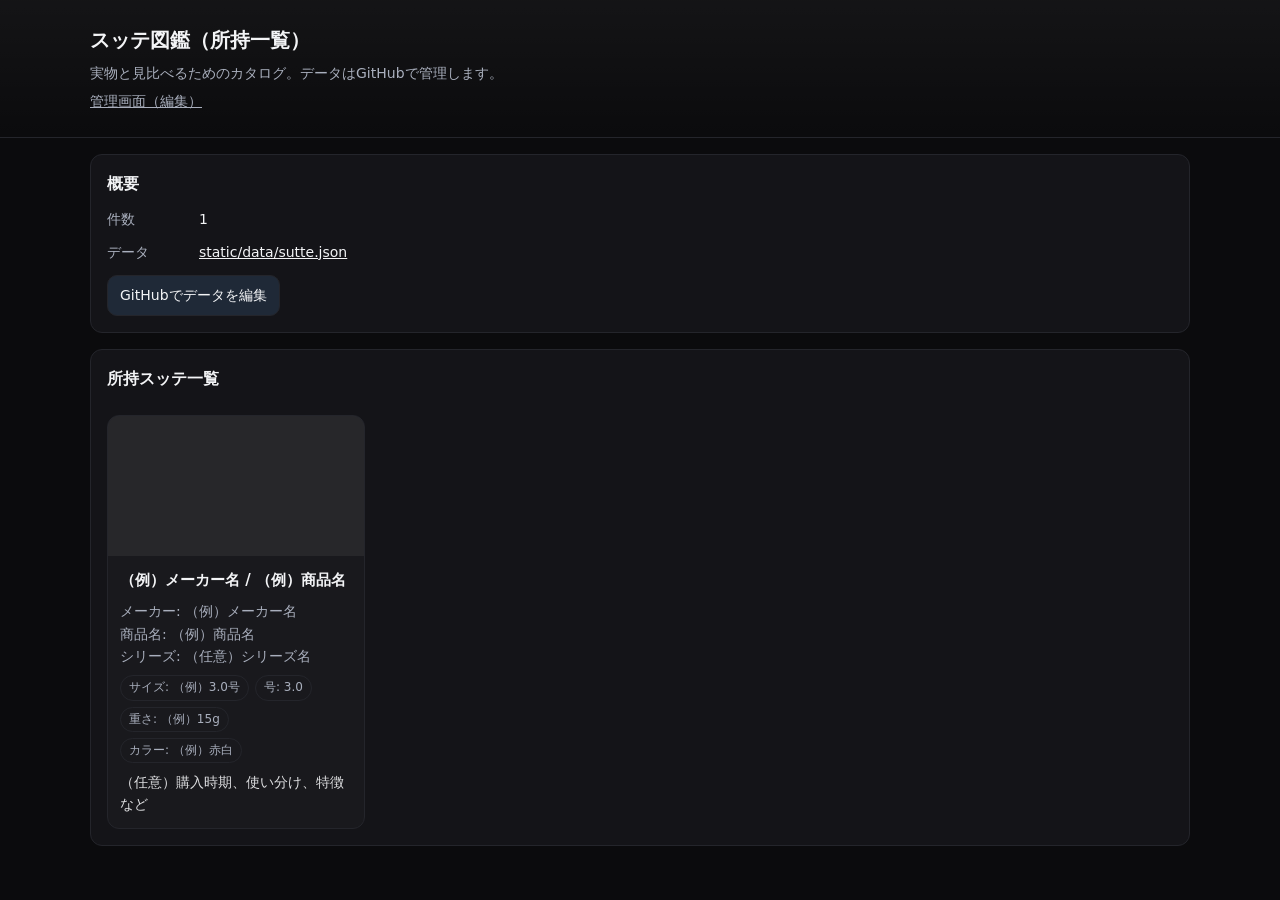
==== index.html @ 15d36ca6 "update" ====
<!DOCTYPE html>
<html lang="ja">

<head>
  <meta charset="UTF-8" />
  <meta http-equiv="X-UA-Compatible" content="IE=edge" />
  <meta name="viewport" content="width=device-width, initial-scale=1.0" />

  <!-- Favicon -->
  <!-- <link rel="icon" type="image/svg+xml" href="./static/img/favicon.svg"> -->

  <title>スッテ図鑑</title>

  <link rel="stylesheet" href="./static/css/style.css" />

</head>

<body>

  <header class="site-header">
    <div class="container">
      <h1 class="site-title">スッテ図鑑（所持一覧）</h1>
      <p class="site-subtitle">実物と見比べるためのカタログ。データはGitHubで管理します。</p>
      <p class="site-subtitle"><a href="./admin/">管理画面（編集）</a></p>
    </div>
  </header>

  <main class="container">
    <section class="panel" aria-labelledby="summary-title">
      <h2 id="summary-title" class="panel-title">概要</h2>
      <dl class="summary">
        <div class="summary-row">
          <dt>件数</dt>
          <dd><span id="sutte-count">-</span></dd>
        </div>
        <div class="summary-row">
          <dt>データ</dt>
          <dd><a id="data-link" href="./static/data/sutte.json">static/data/sutte.json</a></dd>
        </div>
      </dl>
      <div class="actions">
        <a id="github-edit-link" class="button" href="#" rel="noopener" target="_blank">GitHubでデータを編集</a>
      </div>
      <p id="github-edit-hint" class="hint" hidden>
        GitHub編集リンクが未設定です。GitHub上でこのリポジトリのURLを設定してください。
      </p>
    </section>

    <section class="panel" aria-labelledby="list-title">
      <div class="panel-header">
        <h2 id="list-title" class="panel-title">所持スッテ一覧</h2>
      </div>
      <div id="status" class="status" role="status" aria-live="polite"></div>
      <div id="sutte-list" class="grid" aria-label="スッテ一覧"></div>
    </section>
  </main>

  <script type="module" src="./static/js/index.js"></script>

</body>

</html>
---- static/css/style.css ----
:root {
  --bg: #0b0b0d;
  --panel: #141418;
  --text: #f3f4f6;
  --muted: #a9afbd;
  --border: #24252b;
  --button: #1f2937;
}

* {
  box-sizing: border-box;
}

html {
  font-size: 62.5%;
}

body {
  margin: 0;
  font-size: 1.4rem;
  font-family: system-ui, -apple-system, "Segoe UI", Roboto, "Helvetica Neue", Arial, "Hiragino Kaku Gothic ProN",
    "Hiragino Sans", Meiryo, sans-serif;
  background: var(--bg);
  color: var(--text);
  line-height: 1.6;
}

a {
  color: inherit;
}

.container {
  width: min(1100px, calc(100% - 32px));
  margin: 0 auto;
}

.site-header {
  padding: 24px 0;
  border-bottom: 1px solid var(--border);
  background: linear-gradient(180deg, rgba(255, 255, 255, 0.04), rgba(255, 255, 255, 0));
}

.site-title {
  font-size: 2.0rem;
  margin: 0;
}

.site-subtitle {
  margin: 6px 0 0;
  color: var(--muted);
}

.panel {
  background: var(--panel);
  border: 1px solid var(--border);
  border-radius: 12px;
  padding: 16px;
  margin: 16px 0;
}

.panel-header {
  display: flex;
  align-items: baseline;
  justify-content: space-between;
  gap: 12px;
}

.panel-title {
  font-size: 1.6rem;
  margin: 0 0 12px;
}

.summary {
  display: grid;
  grid-template-columns: 1fr;
  gap: 10px;
  margin: 0;
}

.summary-row {
  display: grid;
  grid-template-columns: 80px 1fr;
  gap: 12px;
}

.summary dt {
  color: var(--muted);
}

.summary dd {
  margin: 0;
}

.actions {
  margin-top: 12px;
  display: flex;
  gap: 10px;
  flex-wrap: wrap;
}

.button {
  display: inline-flex;
  align-items: center;
  justify-content: center;
  border: 1px solid var(--border);
  background: var(--button);
  padding: 8px 12px;
  border-radius: 10px;
  text-decoration: none;
  color: var(--text);
}

.hint {
  margin: 10px 0 0;
  color: var(--muted);
}

.status {
  margin: 0 0 12px;
  color: var(--muted);
}

.grid {
  display: grid;
  grid-template-columns: repeat(auto-fill, minmax(220px, 1fr));
  gap: 12px;
}

.card {
  border: 1px solid var(--border);
  border-radius: 12px;
  overflow: hidden;
  background: rgba(255, 255, 255, 0.02);
  display: grid;
  grid-template-rows: 140px 1fr;
}

.thumb {
  width: 100%;
  height: 140px;
  object-fit: cover;
  background: rgba(255, 255, 255, 0.06);
}

.card-body {
  padding: 12px;
  display: grid;
  gap: 8px;
}

.name {
  font-size: 1.5rem;
  margin: 0;
}

.meta {
  margin: 0;
  color: var(--muted);
  display: grid;
  gap: 2px;
}

.tags {
  display: flex;
  flex-wrap: wrap;
  gap: 6px;
}

.tag {
  border: 1px solid var(--border);
  color: var(--muted);
  padding: 2px 8px;
  border-radius: 999px;
  font-size: 1.2rem;
}

.note {
  margin: 0;
  color: var(--text);
  opacity: 0.9;
}

@media (max-width: 420px) {
  .summary-row {
    grid-template-columns: 1fr;
    gap: 2px;
  }
}
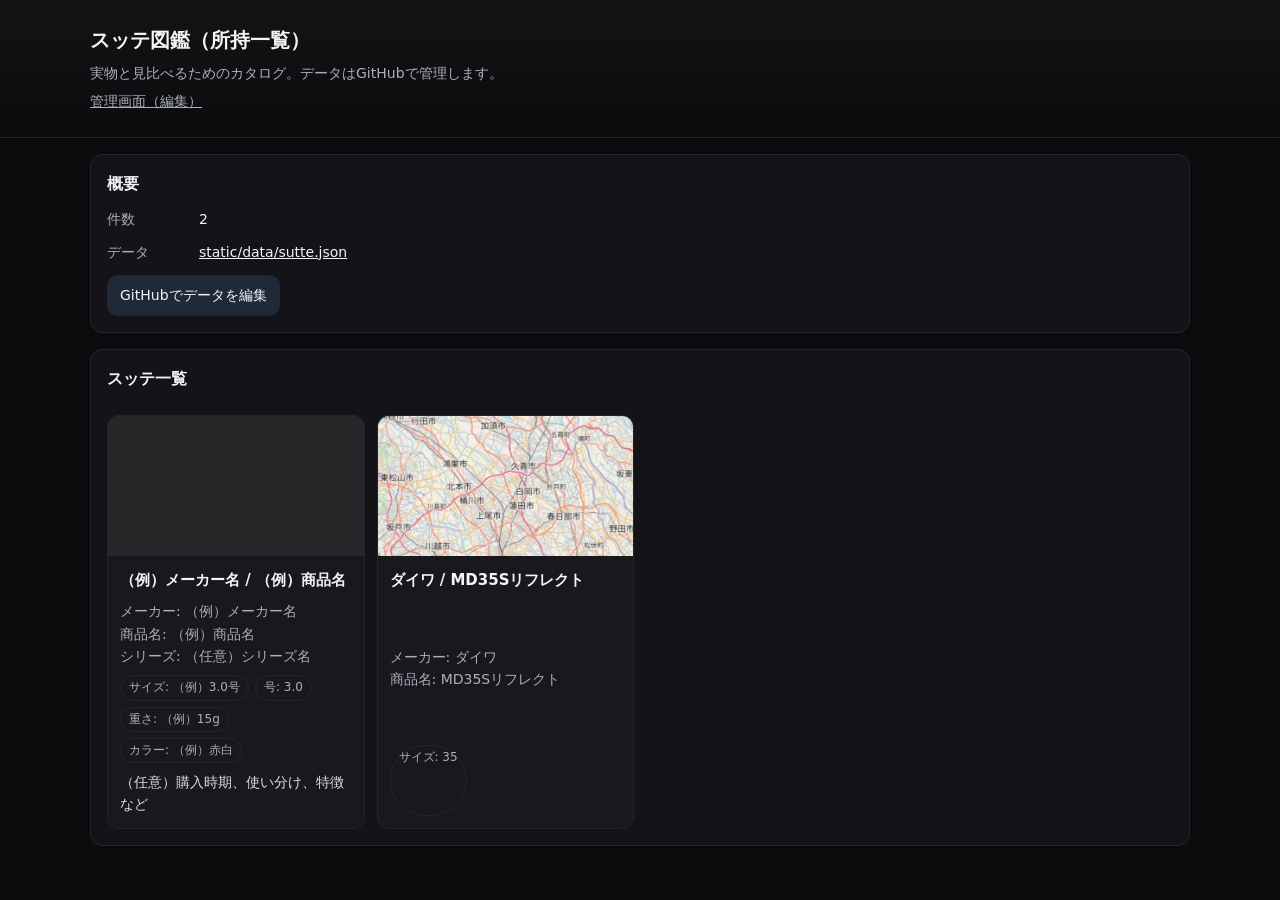
==== commit 25d9cc41: "update" ====
--- a/index.html
+++ b/index.html
@@ -48,7 +48,7 @@
 
     <section class="panel" aria-labelledby="list-title">
       <div class="panel-header">
-        <h2 id="list-title" class="panel-title">所持スッテ一覧</h2>
+        <h2 id="list-title" class="panel-title">スッテ一覧</h2>
       </div>
       <div id="status" class="status" role="status" aria-live="polite"></div>
       <div id="sutte-list" class="grid" aria-label="スッテ一覧"></div>
--- a/static/css/style.css
+++ b/static/css/style.css
@@ -135,6 +135,10 @@
   grid-template-rows: 140px 1fr;
 }
 
+.thumb-link {
+  display: block;
+}
+
 .thumb {
   width: 100%;
   height: 140px;
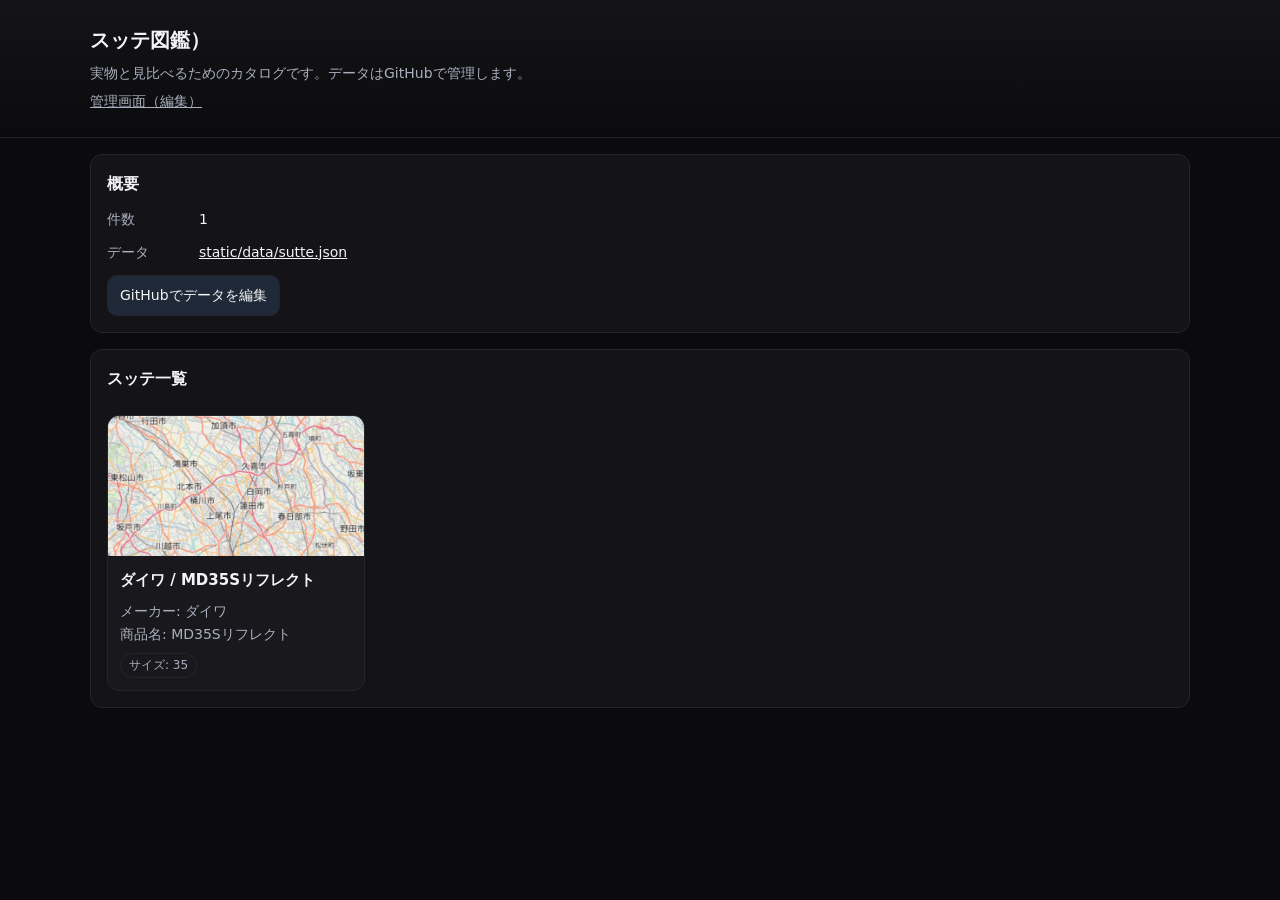
==== commit 5a85d5aa: "update" ====
--- a/index.html
+++ b/index.html
@@ -7,7 +7,7 @@
   <meta name="viewport" content="width=device-width, initial-scale=1.0" />
 
   <!-- Favicon -->
-  <!-- <link rel="icon" type="image/svg+xml" href="./static/img/favicon.svg"> -->
+  <link rel="icon" type="image/svg+xml" href="./static/img/favicon.svg" />
 
   <title>スッテ図鑑</title>
 
@@ -19,8 +19,8 @@
 
   <header class="site-header">
     <div class="container">
-      <h1 class="site-title">スッテ図鑑（所持一覧）</h1>
-      <p class="site-subtitle">実物と見比べるためのカタログ。データはGitHubで管理します。</p>
+      <h1 class="site-title">スッテ図鑑）</h1>
+      <p class="site-subtitle">実物と見比べるためのカタログです。データはGitHubで管理します。</p>
       <p class="site-subtitle"><a href="./admin/">管理画面（編集）</a></p>
     </div>
   </header>
--- a/static/css/style.css
+++ b/static/css/style.css
@@ -135,8 +135,12 @@
   grid-template-rows: 140px 1fr;
 }
 
-.thumb-link {
+.thumb-button {
   display: block;
+  padding: 0;
+  border: 0;
+  background: transparent;
+  cursor: zoom-in;
 }
 
 .thumb {
@@ -146,6 +150,43 @@
   background: rgba(255, 255, 255, 0.06);
 }
 
+.image-dialog {
+  padding: 0;
+  border: 1px solid var(--border);
+  background: var(--panel);
+  color: var(--text);
+  max-width: min(92vw, 1100px);
+}
+
+.image-dialog::backdrop {
+  background: transparent;
+}
+
+.image-dialog-form {
+  margin: 0;
+  padding: 10px;
+  display: grid;
+  gap: 10px;
+}
+
+.image-dialog-close {
+  justify-self: end;
+  border: 1px solid var(--border);
+  background: var(--button);
+  color: var(--text);
+  border-radius: 10px;
+  padding: 6px 10px;
+  cursor: pointer;
+}
+
+.image-dialog-img {
+  width: 100%;
+  height: auto;
+  max-height: 80vh;
+  object-fit: contain;
+  background: rgba(255, 255, 255, 0.06);
+}
+
 .card-body {
   padding: 12px;
   display: grid;
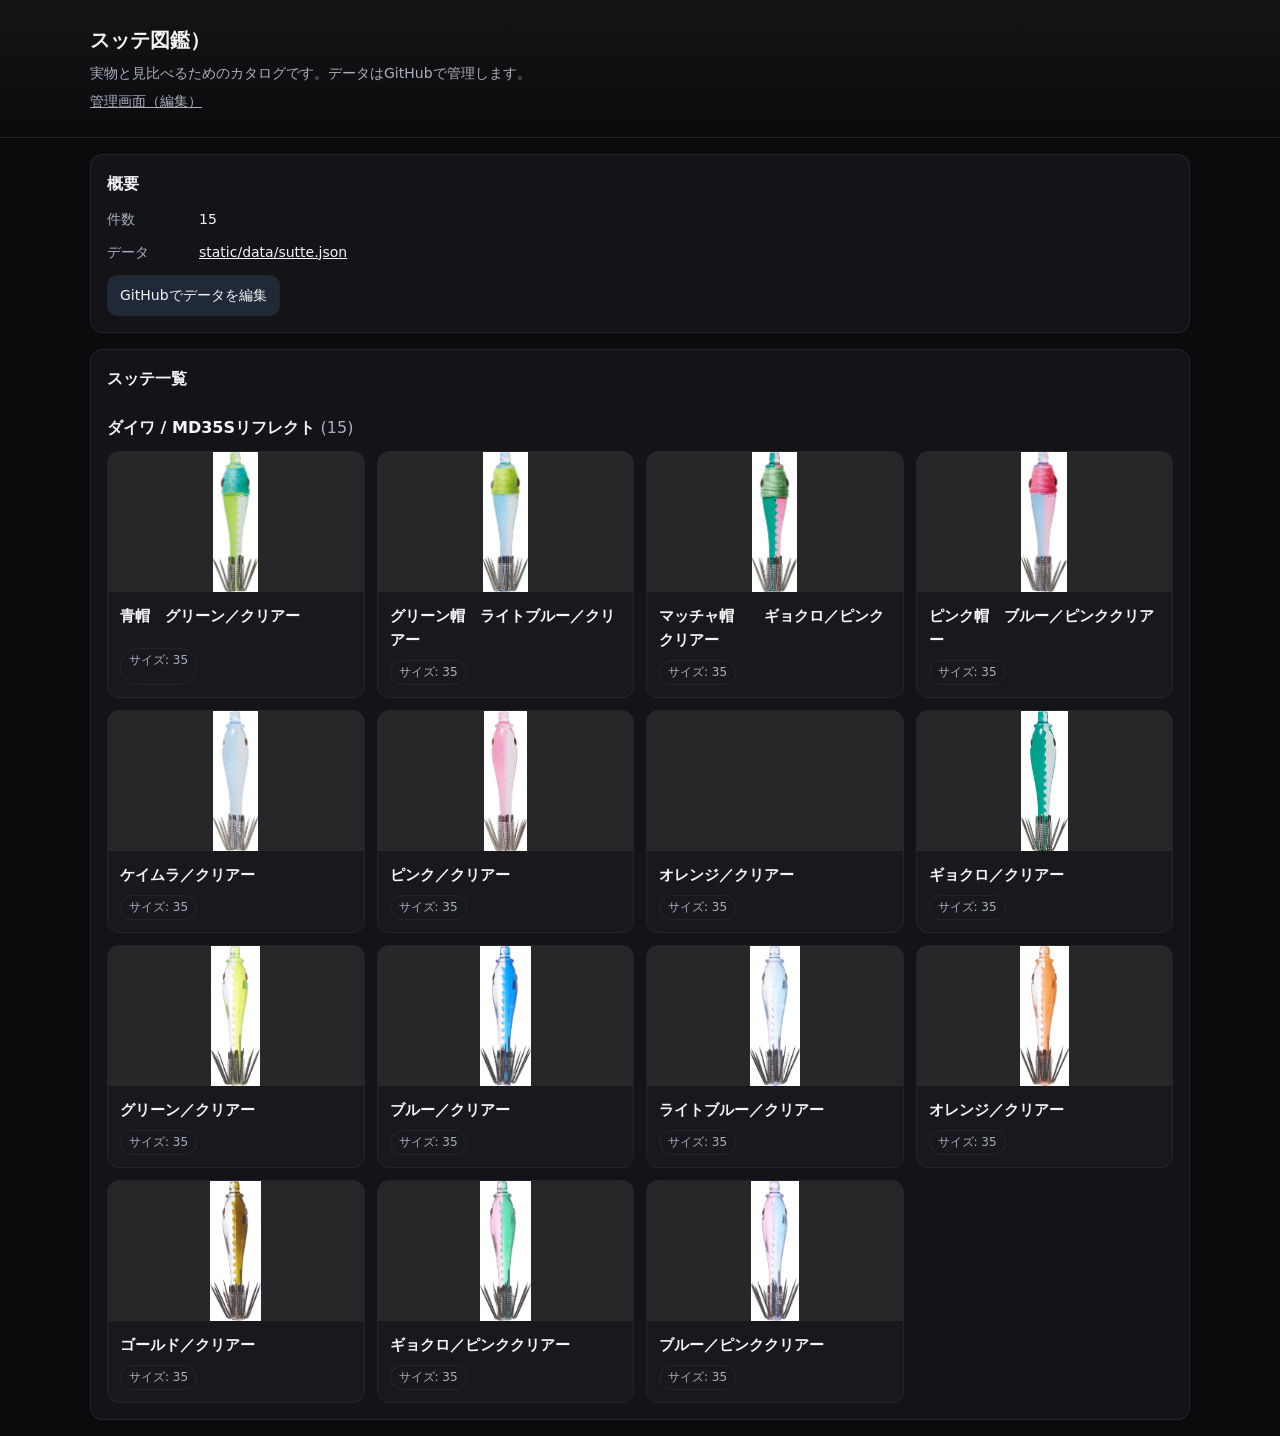
==== commit 44dd53fb: "update" ====
--- a/index.html
+++ b/index.html
@@ -51,7 +51,7 @@
         <h2 id="list-title" class="panel-title">スッテ一覧</h2>
       </div>
       <div id="status" class="status" role="status" aria-live="polite"></div>
-      <div id="sutte-list" class="grid" aria-label="スッテ一覧"></div>
+      <div id="sutte-list" class="groups" aria-label="スッテ一覧"></div>
     </section>
   </main>
 
--- a/static/css/style.css
+++ b/static/css/style.css
@@ -120,6 +120,26 @@
   color: var(--muted);
 }
 
+.groups {
+  display: grid;
+  gap: 16px;
+}
+
+.group {
+  display: grid;
+  gap: 10px;
+}
+
+.group-title {
+  margin: 0;
+  font-size: 1.6rem;
+}
+
+.group-count {
+  color: var(--muted);
+  font-weight: 400;
+}
+
 .grid {
   display: grid;
   grid-template-columns: repeat(auto-fill, minmax(220px, 1fr));
@@ -146,7 +166,7 @@
 .thumb {
   width: 100%;
   height: 140px;
-  object-fit: cover;
+  object-fit: contain;
   background: rgba(255, 255, 255, 0.06);
 }
 
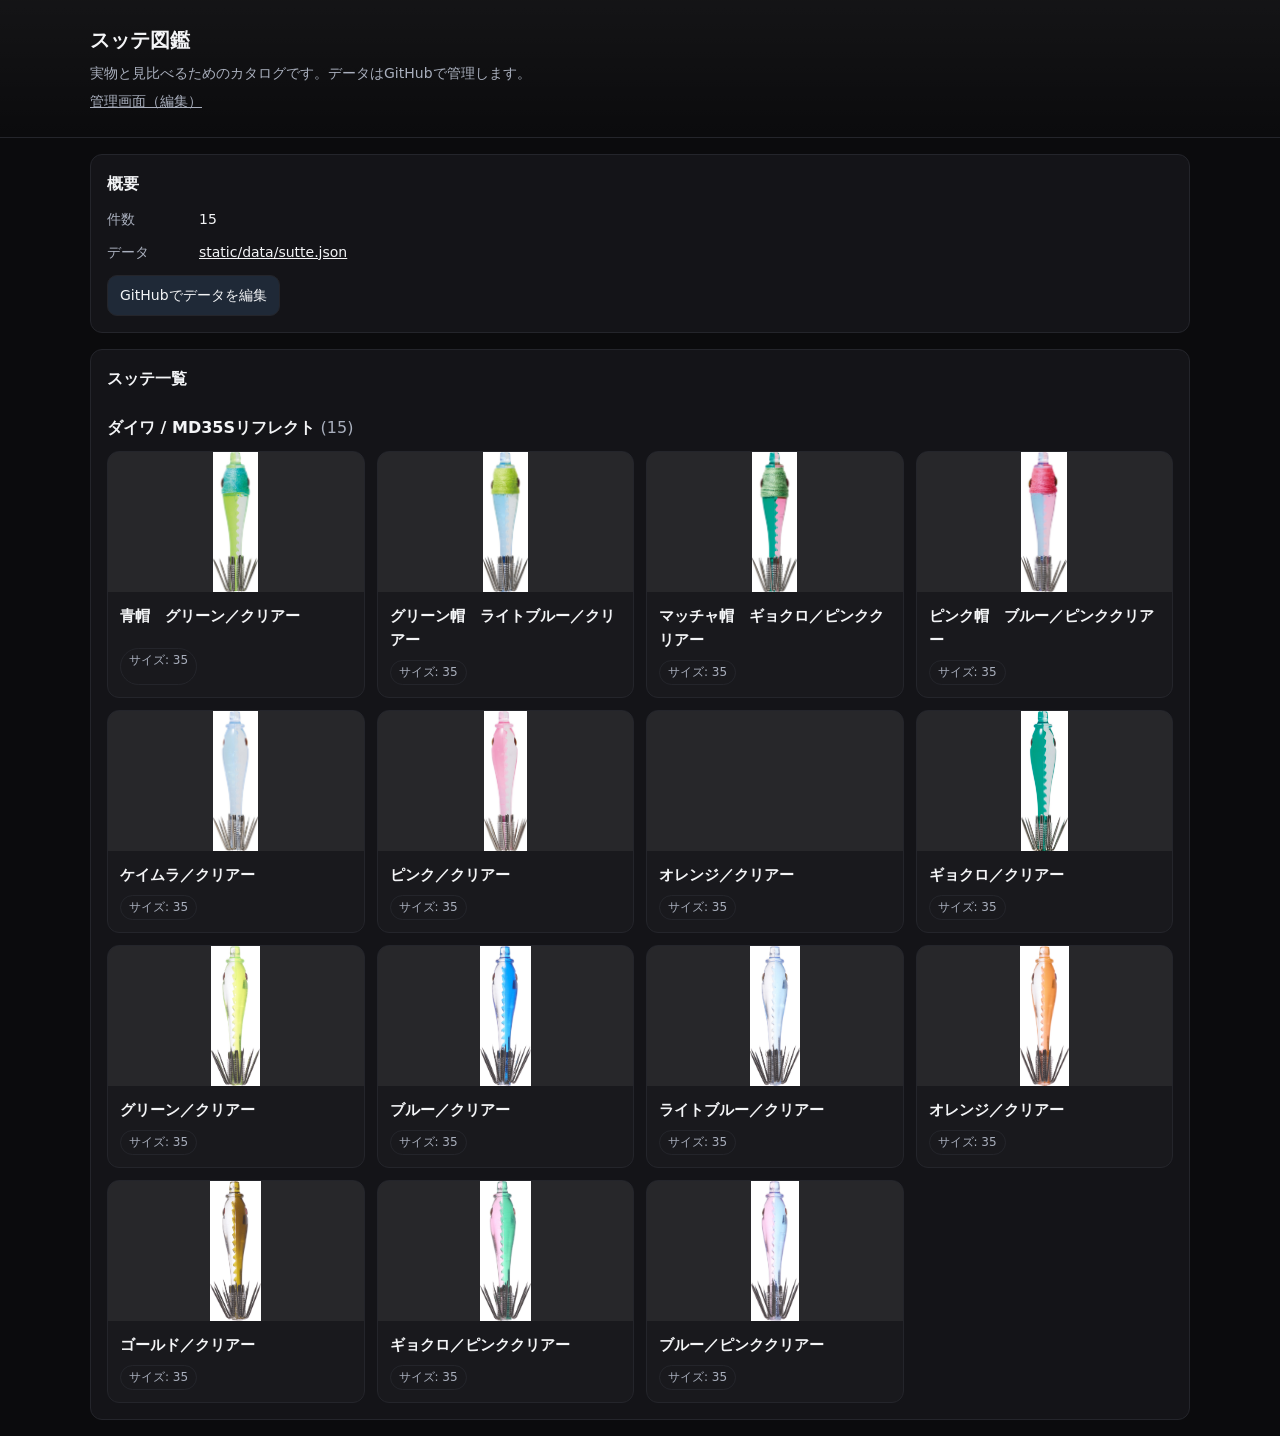
==== commit 27349852: "update" ====
--- a/index.html
+++ b/index.html
@@ -19,7 +19,7 @@
 
   <header class="site-header">
     <div class="container">
-      <h1 class="site-title">スッテ図鑑）</h1>
+      <h1 class="site-title">スッテ図鑑</h1>
       <p class="site-subtitle">実物と見比べるためのカタログです。データはGitHubで管理します。</p>
       <p class="site-subtitle"><a href="./admin/">管理画面（編集）</a></p>
     </div>
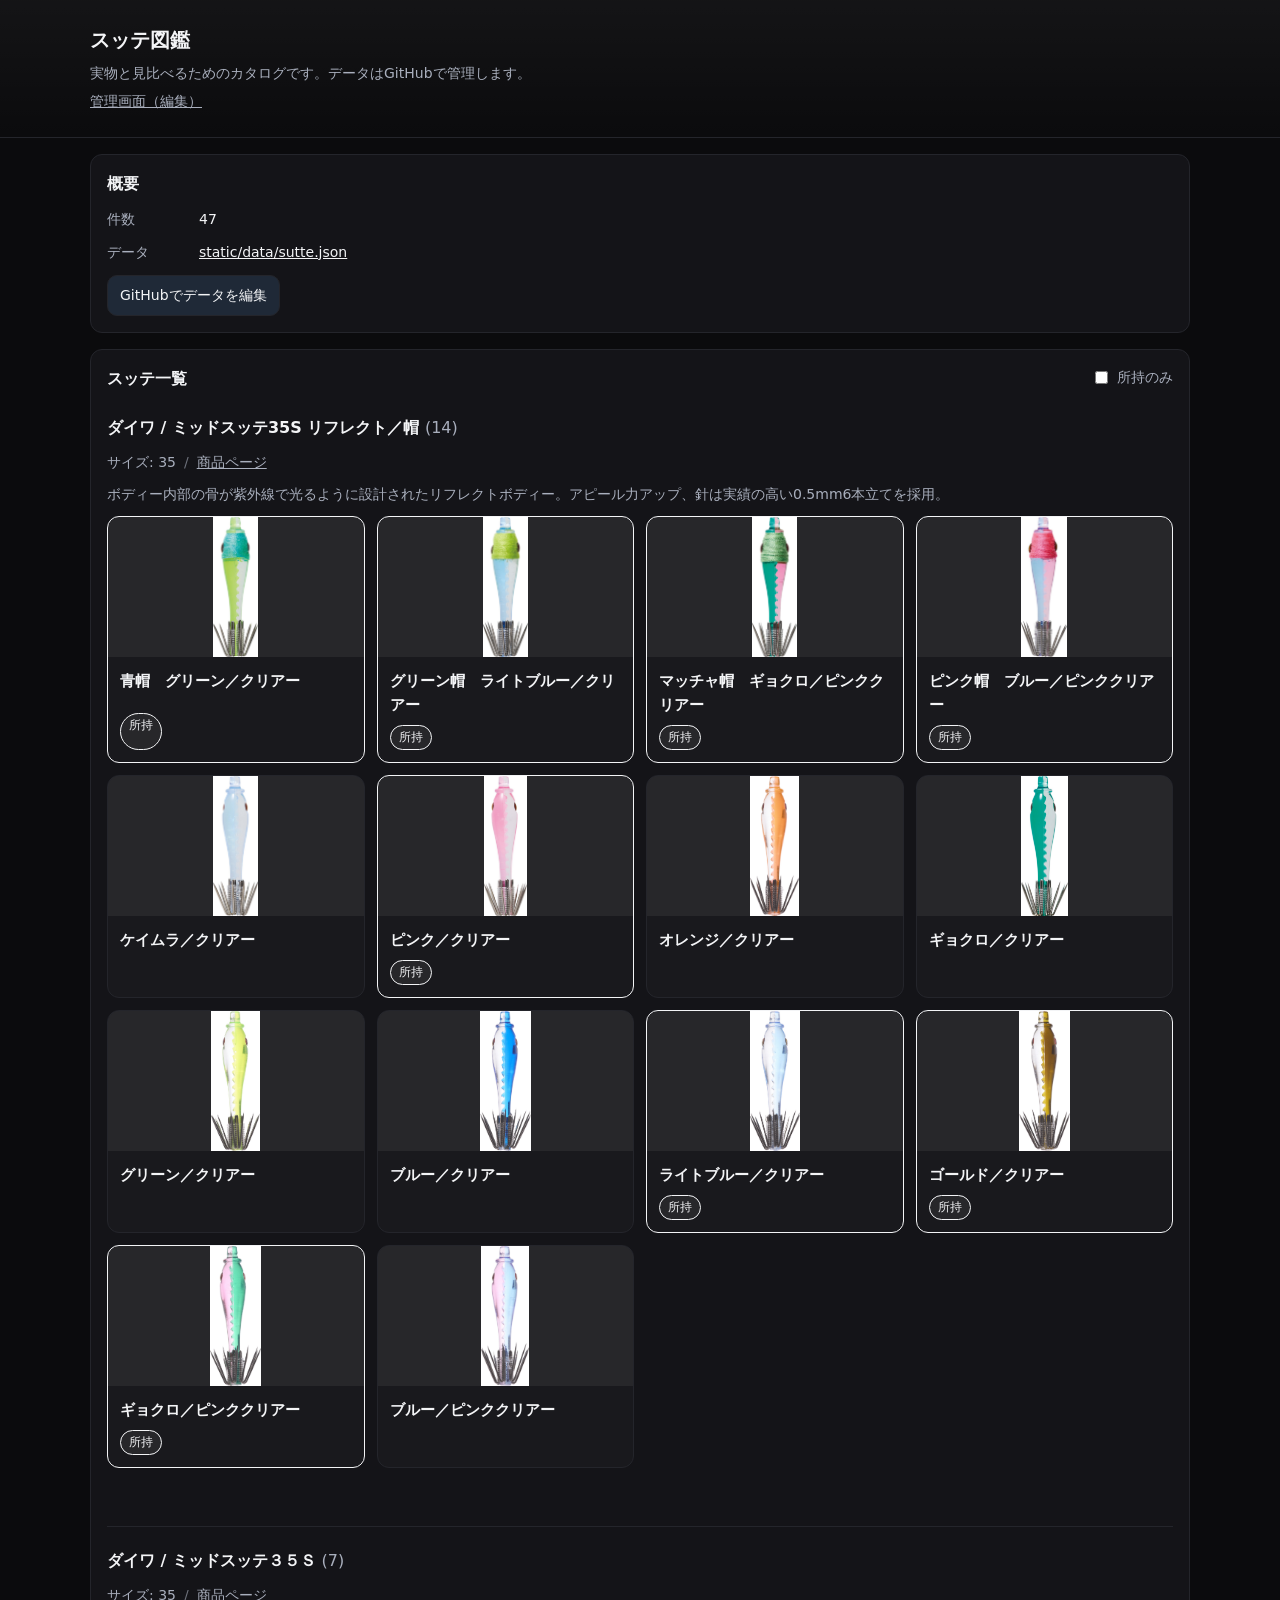
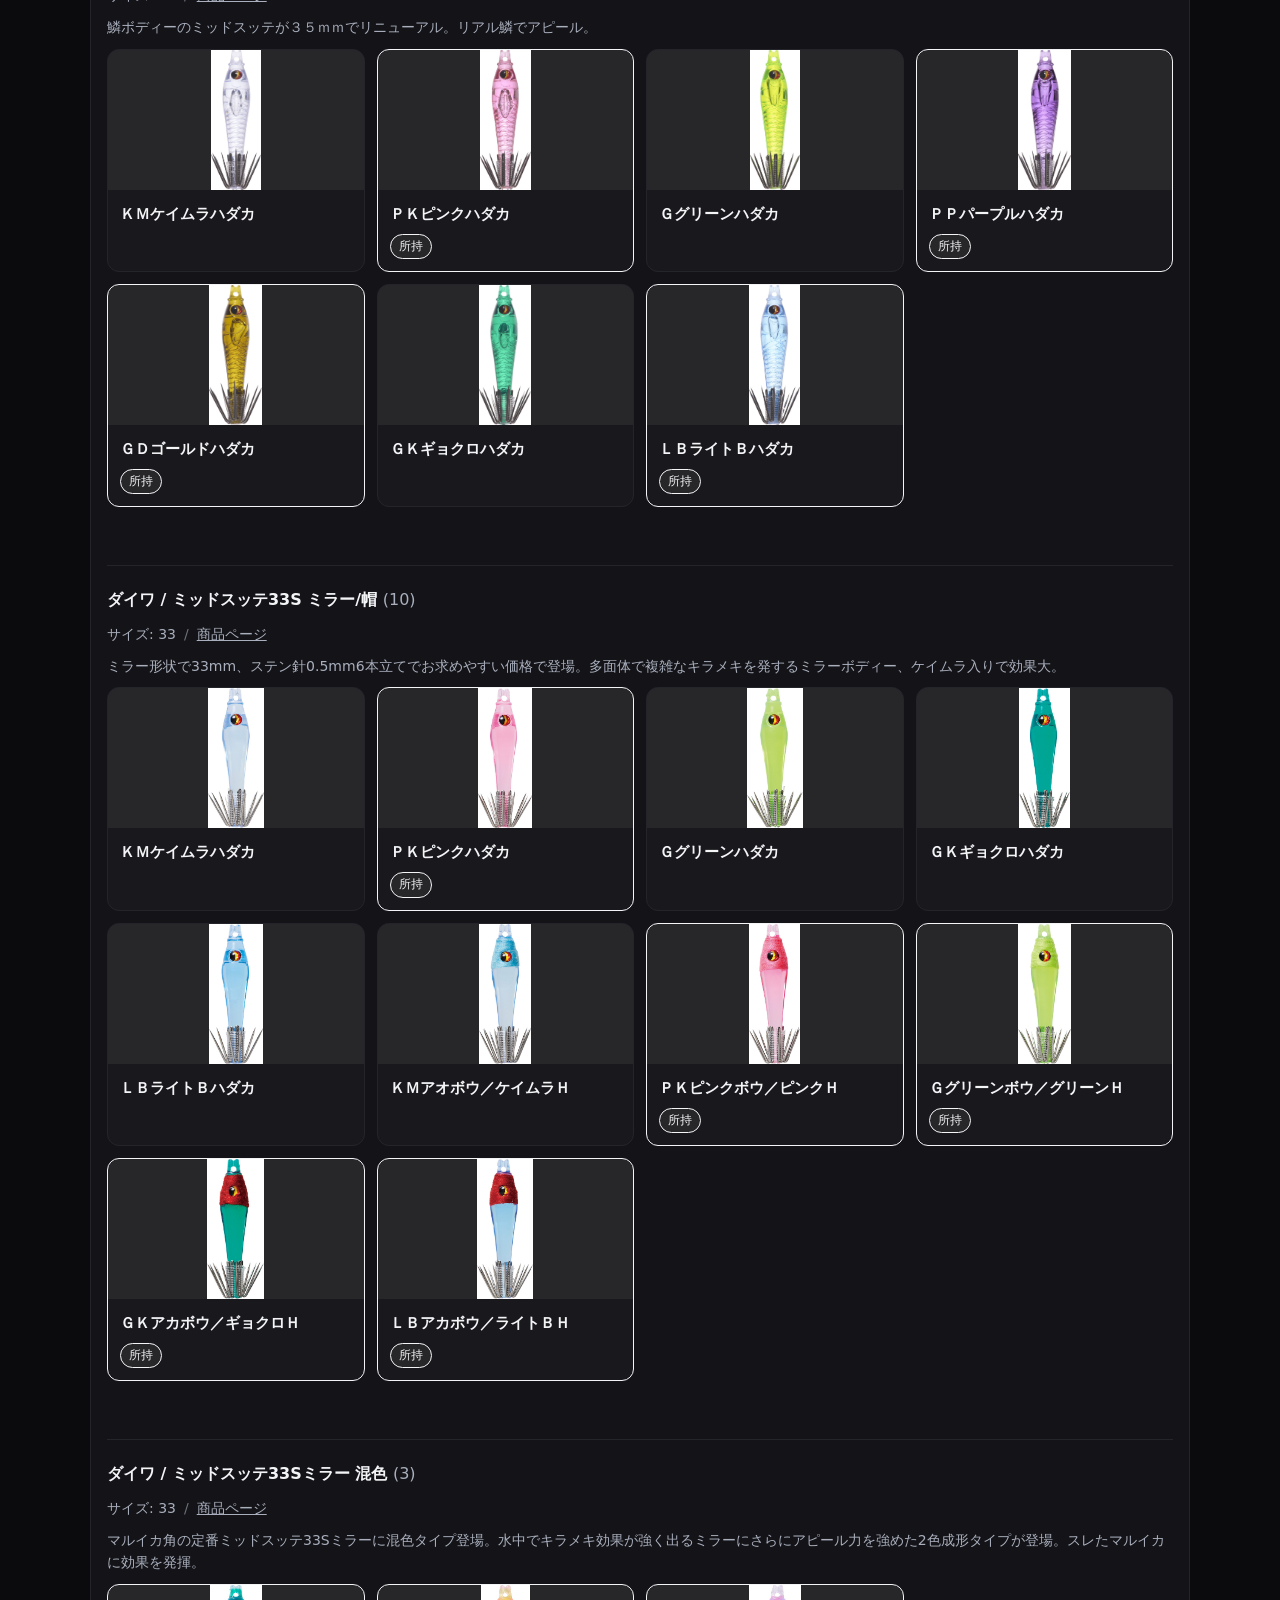
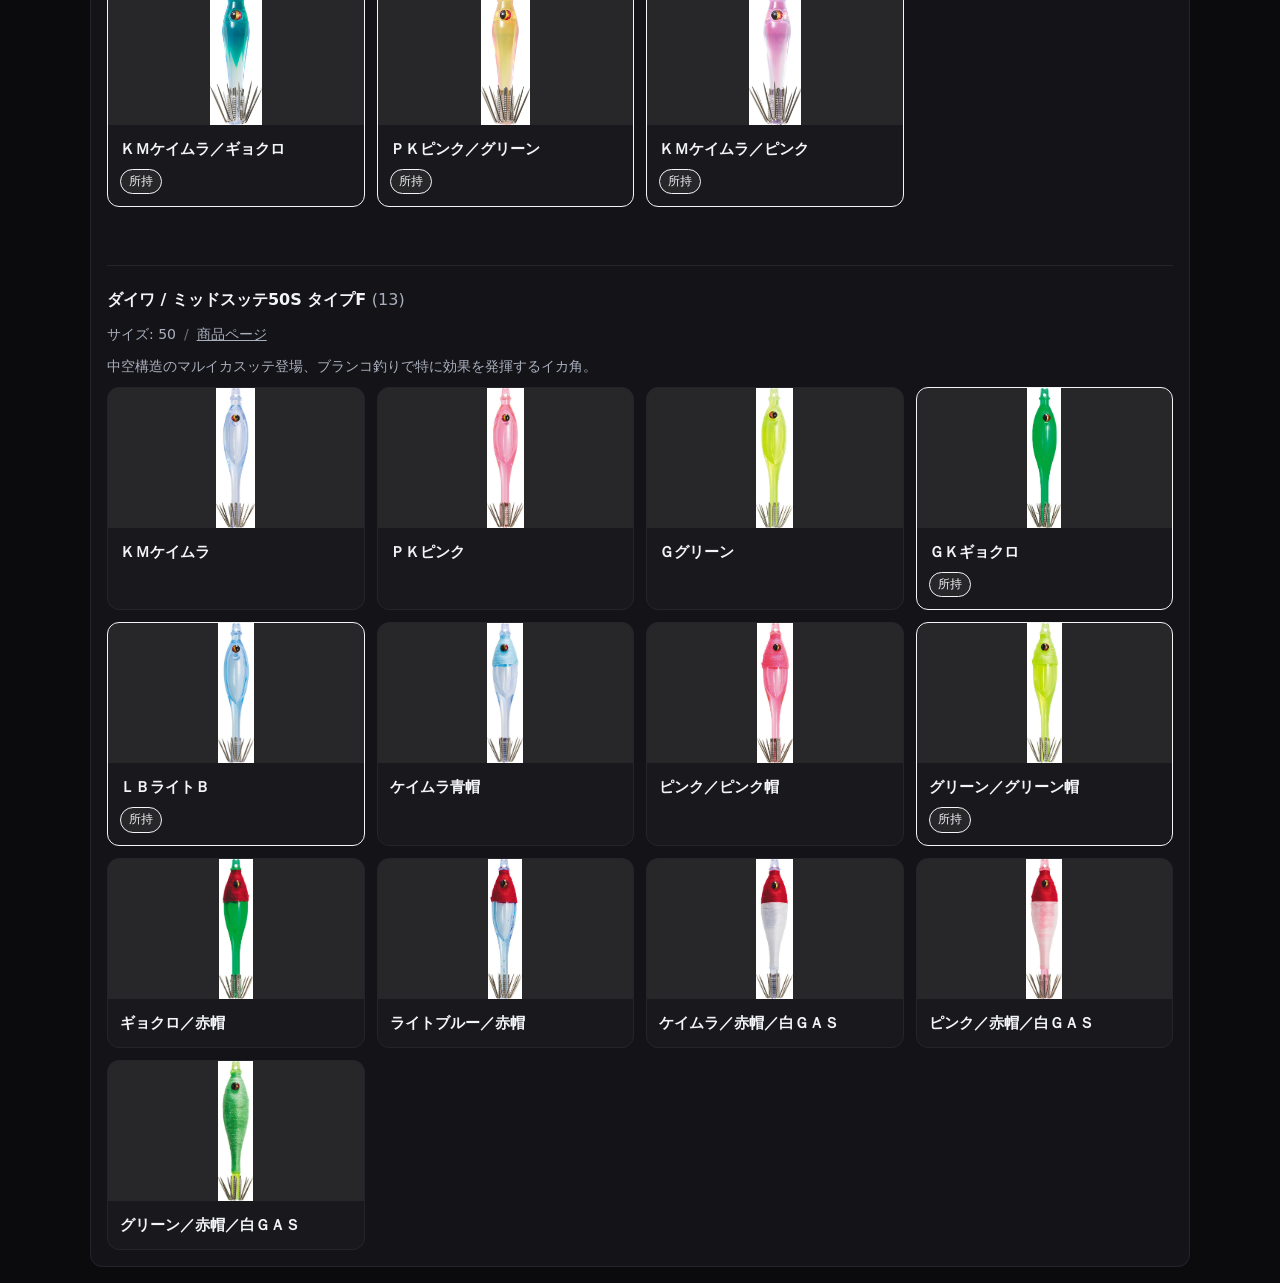
==== commit f5390148: "update" ====
--- a/index.html
+++ b/index.html
@@ -49,6 +49,12 @@
     <section class="panel" aria-labelledby="list-title">
       <div class="panel-header">
         <h2 id="list-title" class="panel-title">スッテ一覧</h2>
+        <div class="filters" aria-label="表示フィルター">
+          <label class="filter-toggle" for="filter-owned">
+            <input id="filter-owned" type="checkbox" />
+            所持のみ
+          </label>
+        </div>
       </div>
       <div id="status" class="status" role="status" aria-live="polite"></div>
       <div id="sutte-list" class="groups" aria-label="スッテ一覧"></div>
--- a/static/css/style.css
+++ b/static/css/style.css
@@ -65,6 +65,24 @@
   gap: 12px;
 }
 
+.filters {
+  display: flex;
+  align-items: center;
+  gap: 10px;
+}
+
+.filter-toggle {
+  display: inline-flex;
+  align-items: center;
+  gap: 6px;
+  color: var(--muted);
+  user-select: none;
+}
+
+.filter-toggle input {
+  accent-color: var(--text);
+}
+
 .panel-title {
   font-size: 1.6rem;
   margin: 0 0 12px;
@@ -122,7 +140,21 @@
 
 .groups {
   display: grid;
-  gap: 16px;
+  gap: 36px;
+}
+
+.groups > .group + .group {
+  position: relative;
+  padding-top: 44px;
+}
+
+.groups > .group + .group::before {
+  content: "";
+  position: absolute;
+  left: 0;
+  right: 0;
+  top: 22px;
+  border-top: 1px solid var(--border);
 }
 
 .group {
@@ -133,6 +165,28 @@
 .group-title {
   margin: 0;
   font-size: 1.6rem;
+}
+
+.group-desc {
+  margin: 0;
+  color: var(--muted);
+}
+
+.group-meta {
+  margin: 0;
+  color: var(--muted);
+  display: flex;
+  flex-wrap: wrap;
+  gap: 8px;
+  align-items: baseline;
+}
+
+.group-meta-sep {
+  opacity: 0.6;
+}
+
+.group-link {
+  text-decoration: underline;
 }
 
 .group-count {
@@ -153,6 +207,14 @@
   background: rgba(255, 255, 255, 0.02);
   display: grid;
   grid-template-rows: 140px 1fr;
+}
+
+.card[data-owned="true"] {
+  border-color: var(--text);
+}
+
+.card[data-owned="true"] .name {
+  font-weight: 700;
 }
 
 .thumb-button {
@@ -239,6 +301,12 @@
   font-size: 1.2rem;
 }
 
+.tag-owned {
+  border-color: var(--text);
+  color: var(--text);
+  background: rgba(255, 255, 255, 0.06);
+}
+
 .note {
   margin: 0;
   color: var(--text);
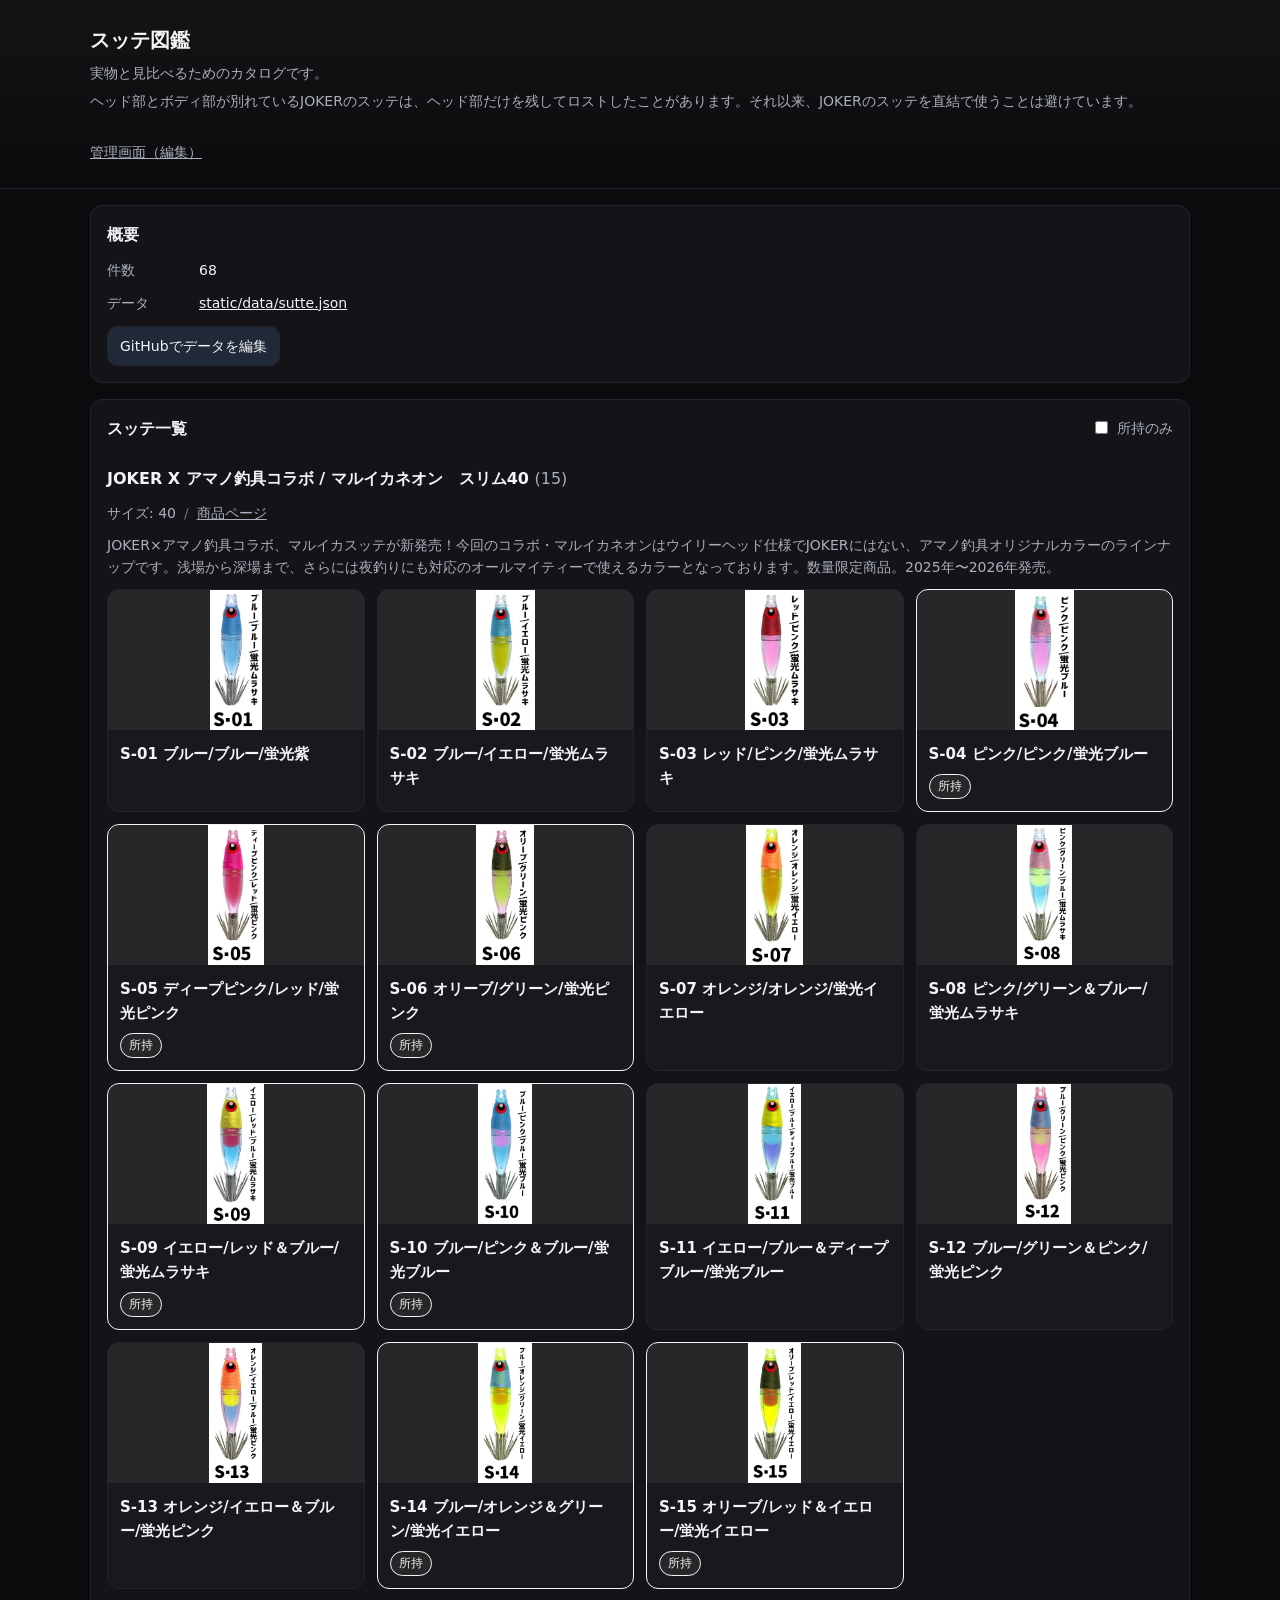
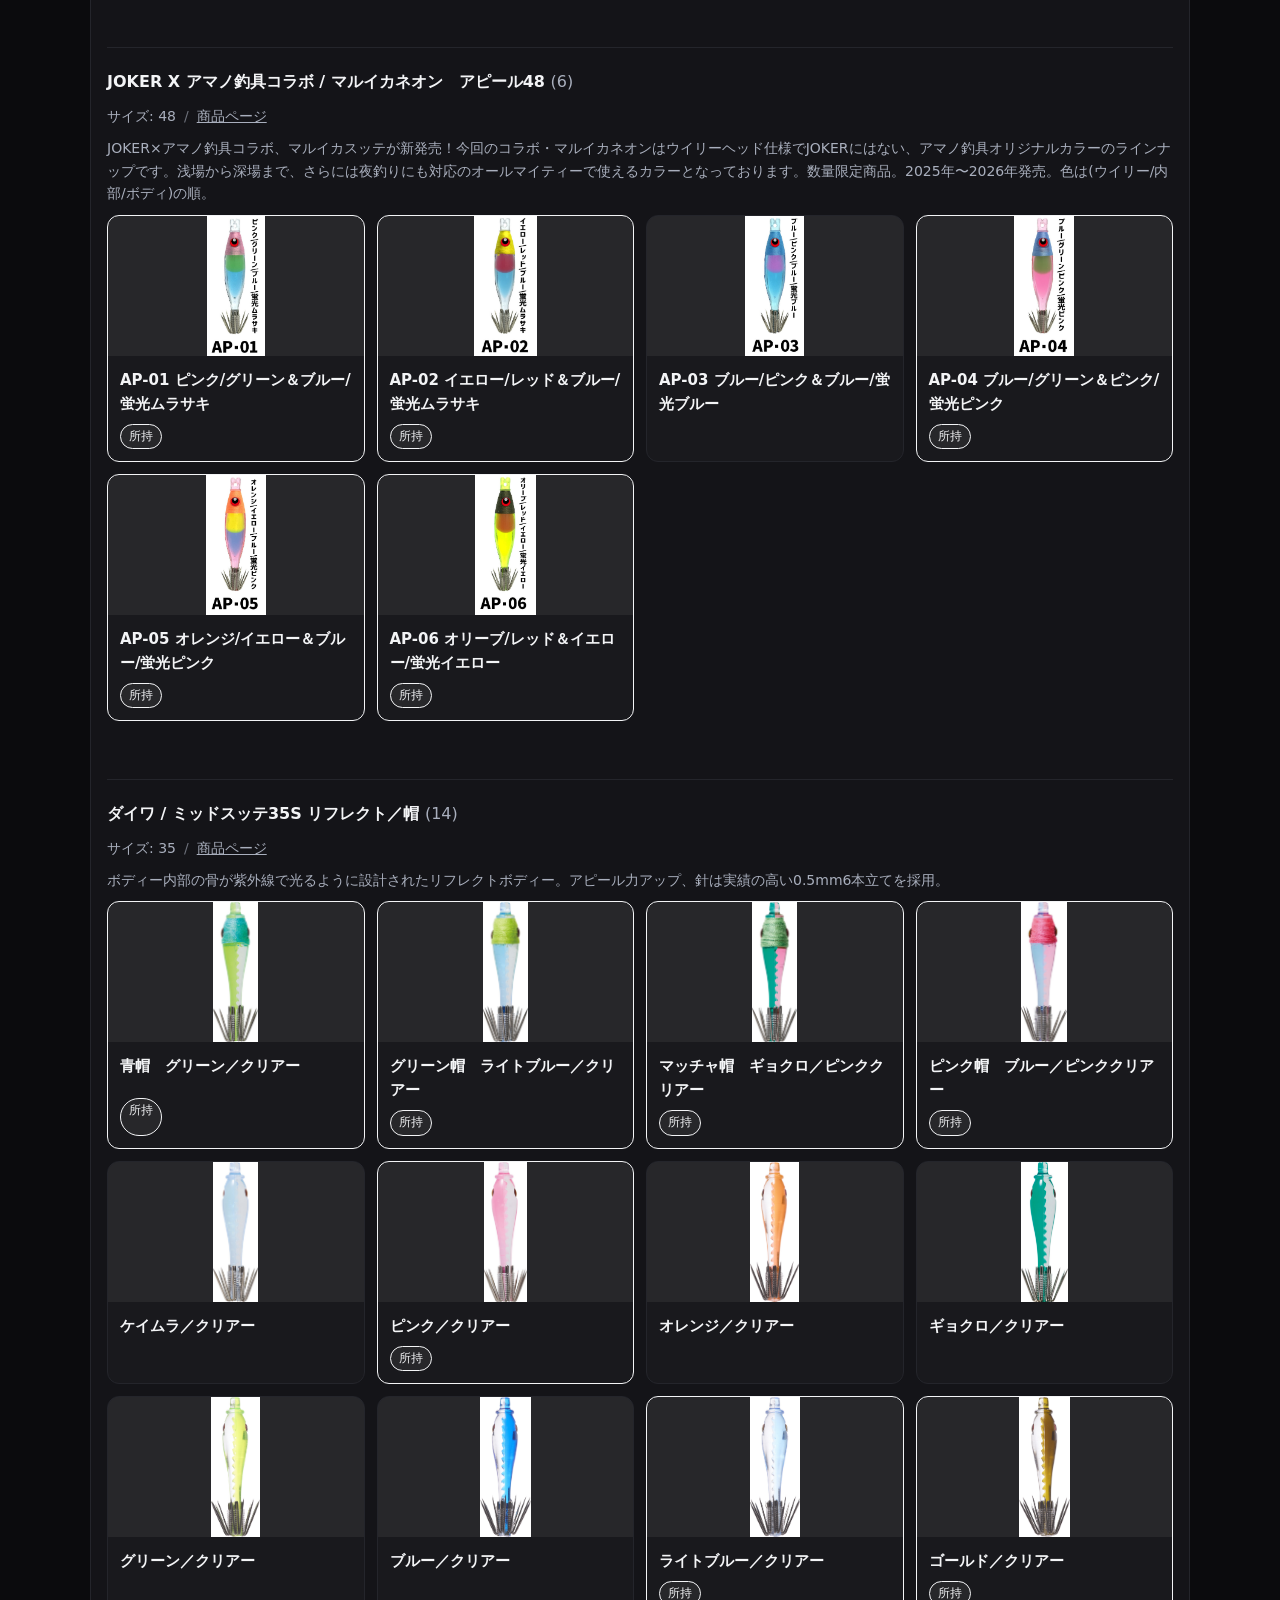
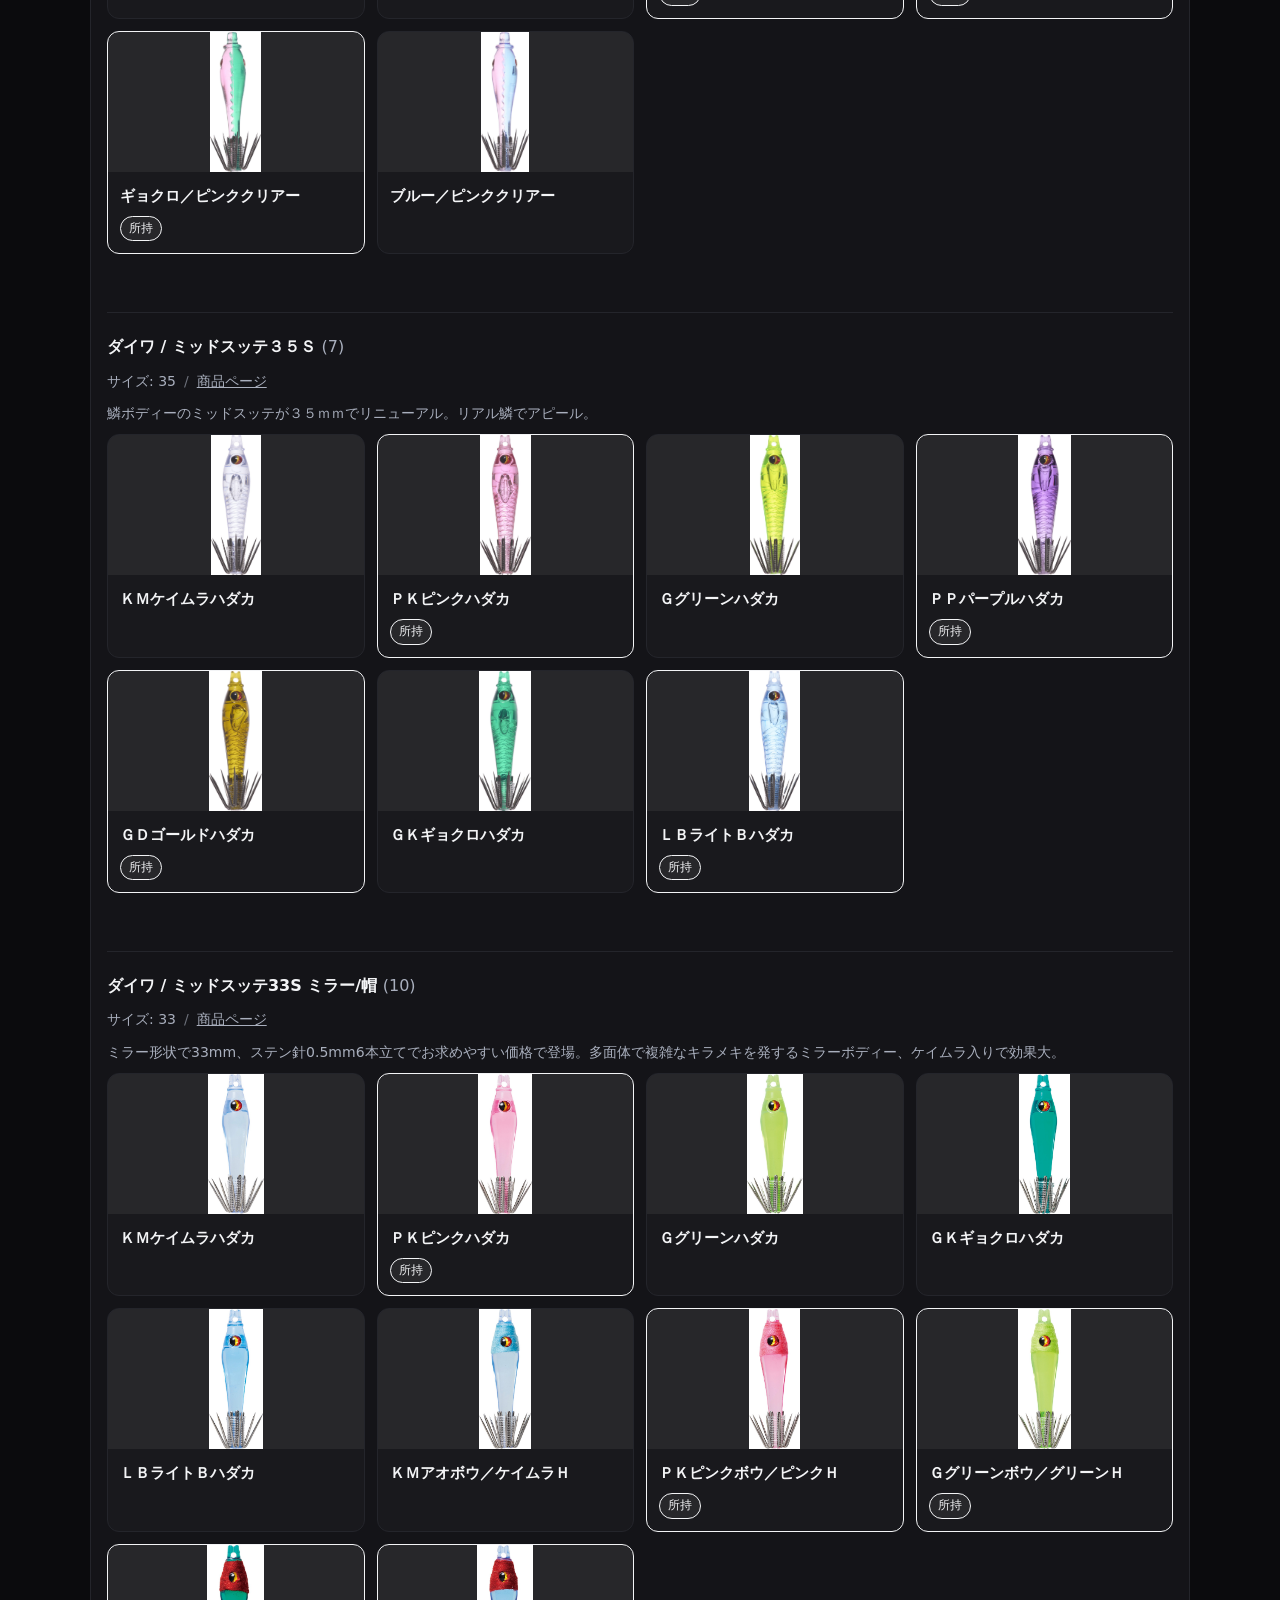
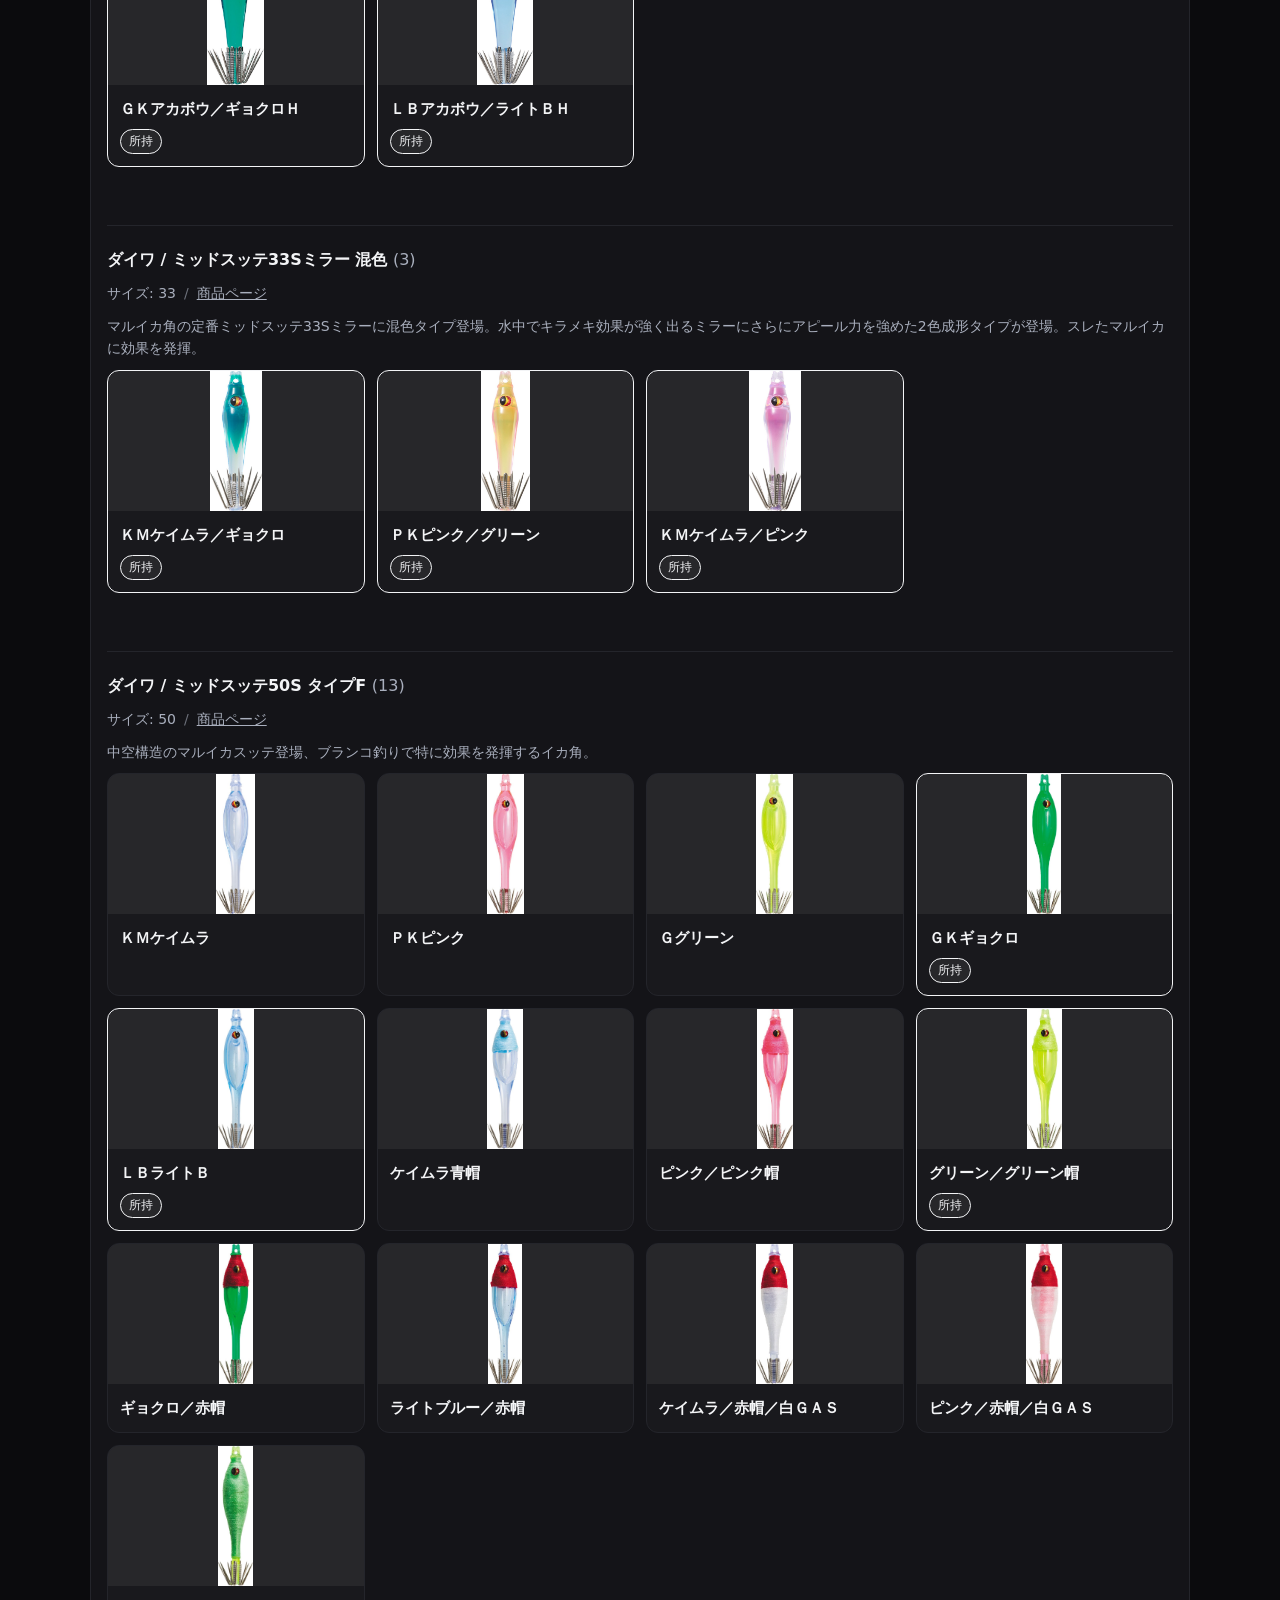
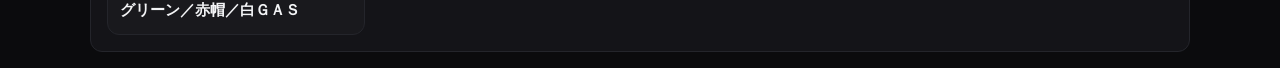
==== commit 571943ac: "update" ====
--- a/index.html
+++ b/index.html
@@ -20,7 +20,9 @@
   <header class="site-header">
     <div class="container">
       <h1 class="site-title">スッテ図鑑</h1>
-      <p class="site-subtitle">実物と見比べるためのカタログです。データはGitHubで管理します。</p>
+      <p class="site-subtitle">実物と見比べるためのカタログです。</p>
+      <p class="site-subtitle">ヘッド部とボディ部が別れているJOKERのスッテは、ヘッド部だけを残してロストしたことがあります。それ以来、JOKERのスッテを直結で使うことは避けています。</p>
+      <br>
       <p class="site-subtitle"><a href="./admin/">管理画面（編集）</a></p>
     </div>
   </header>
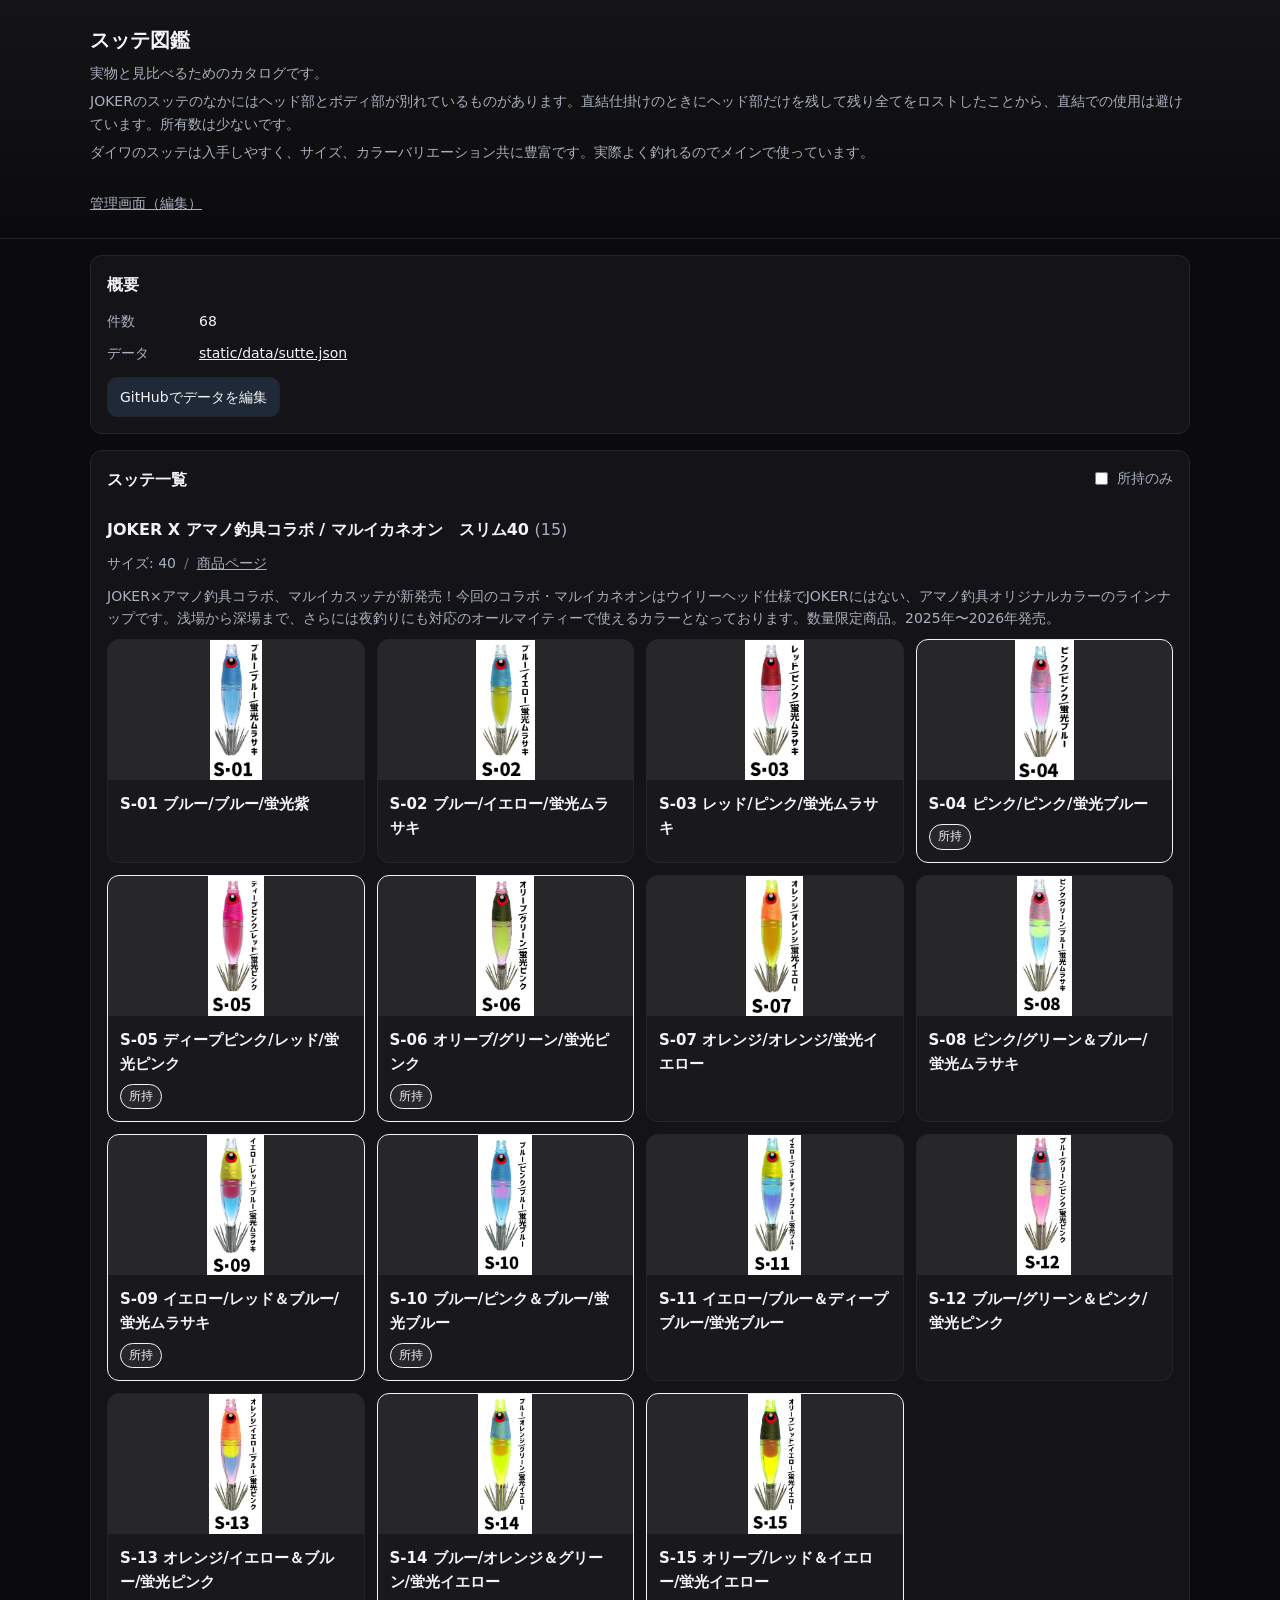
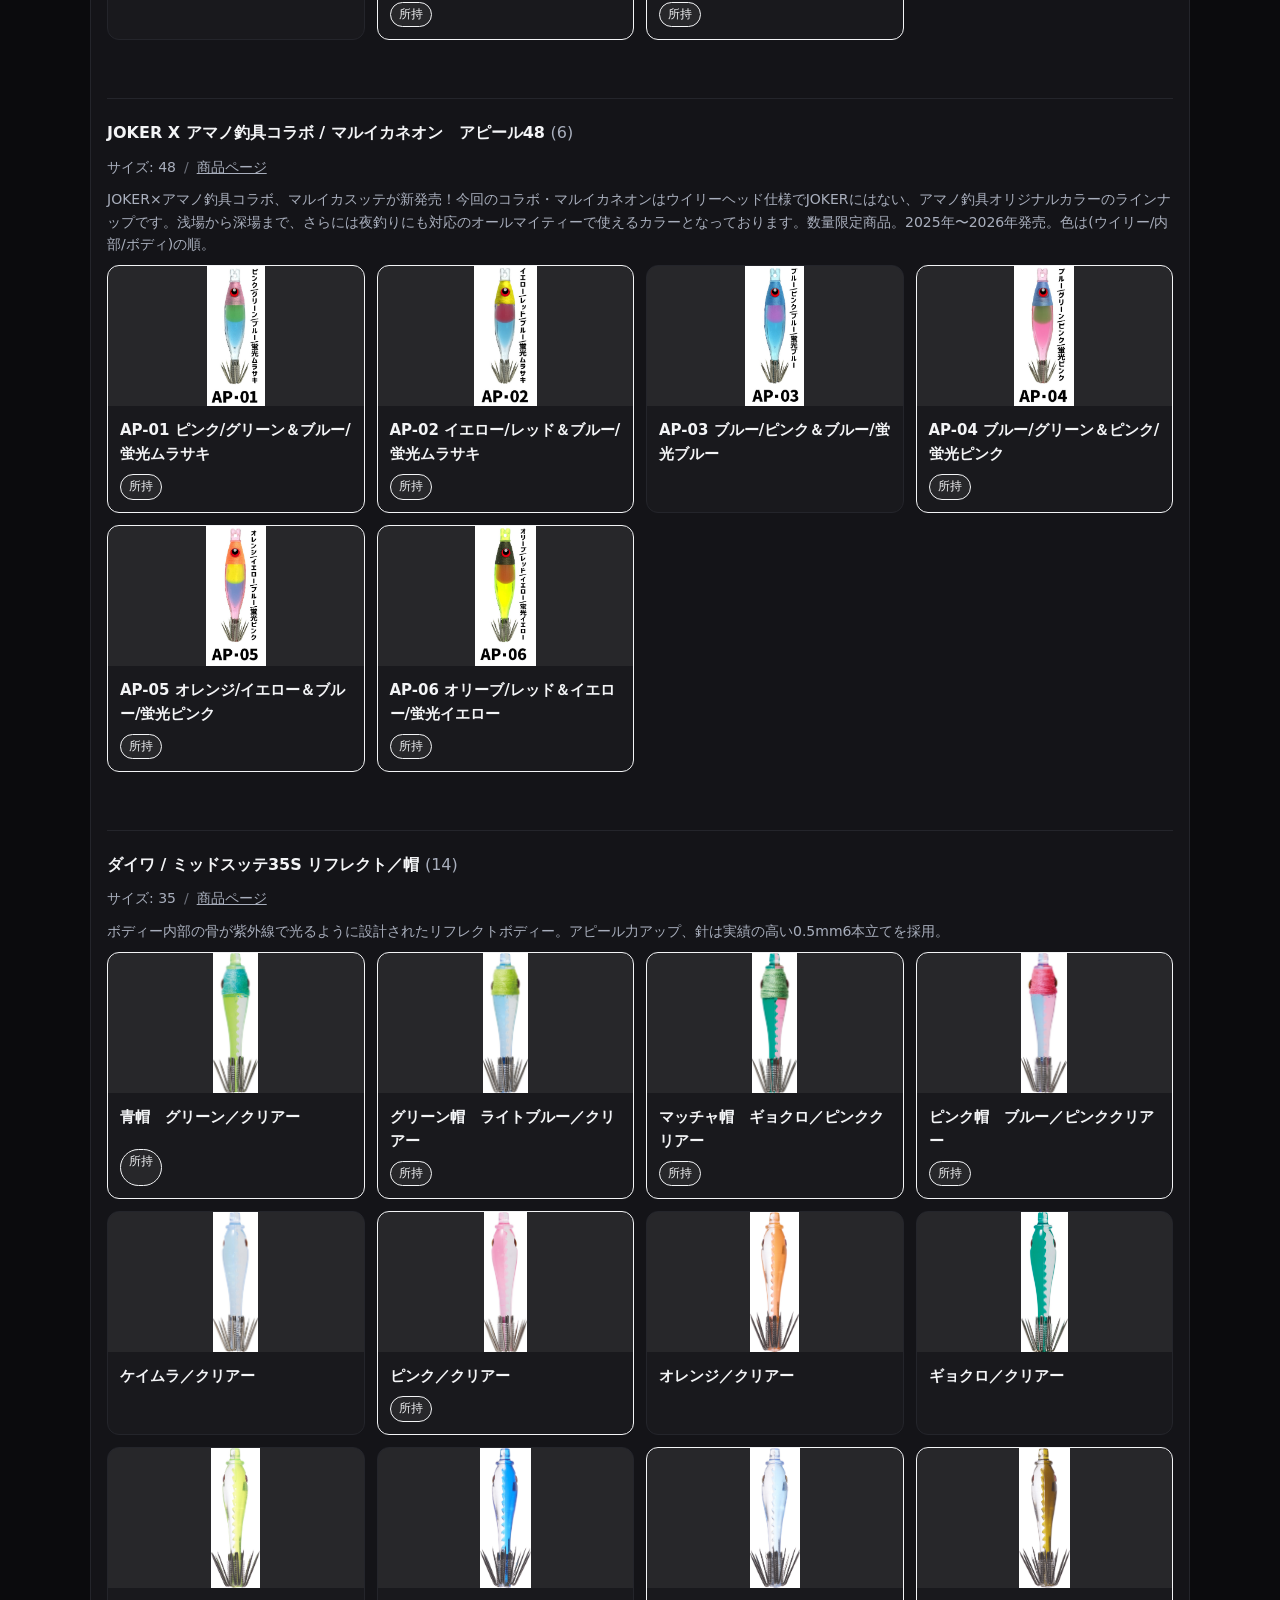
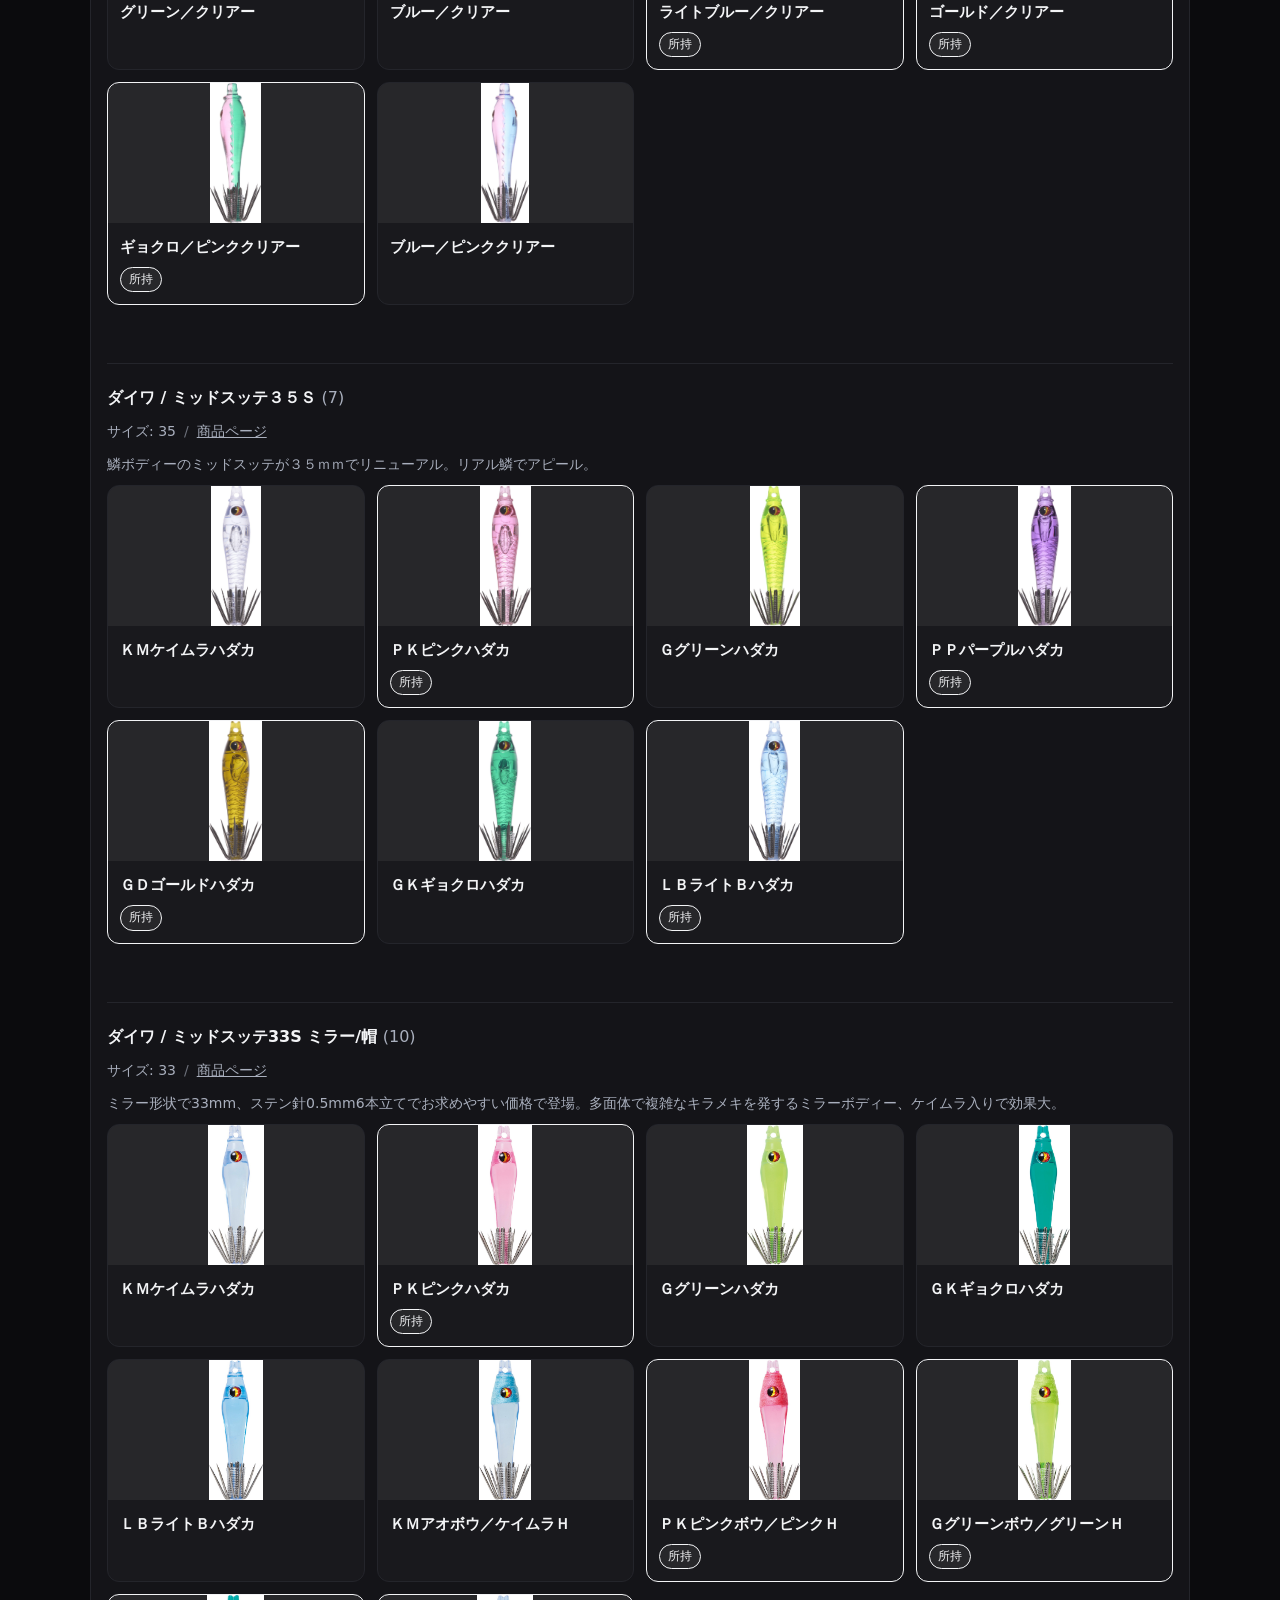
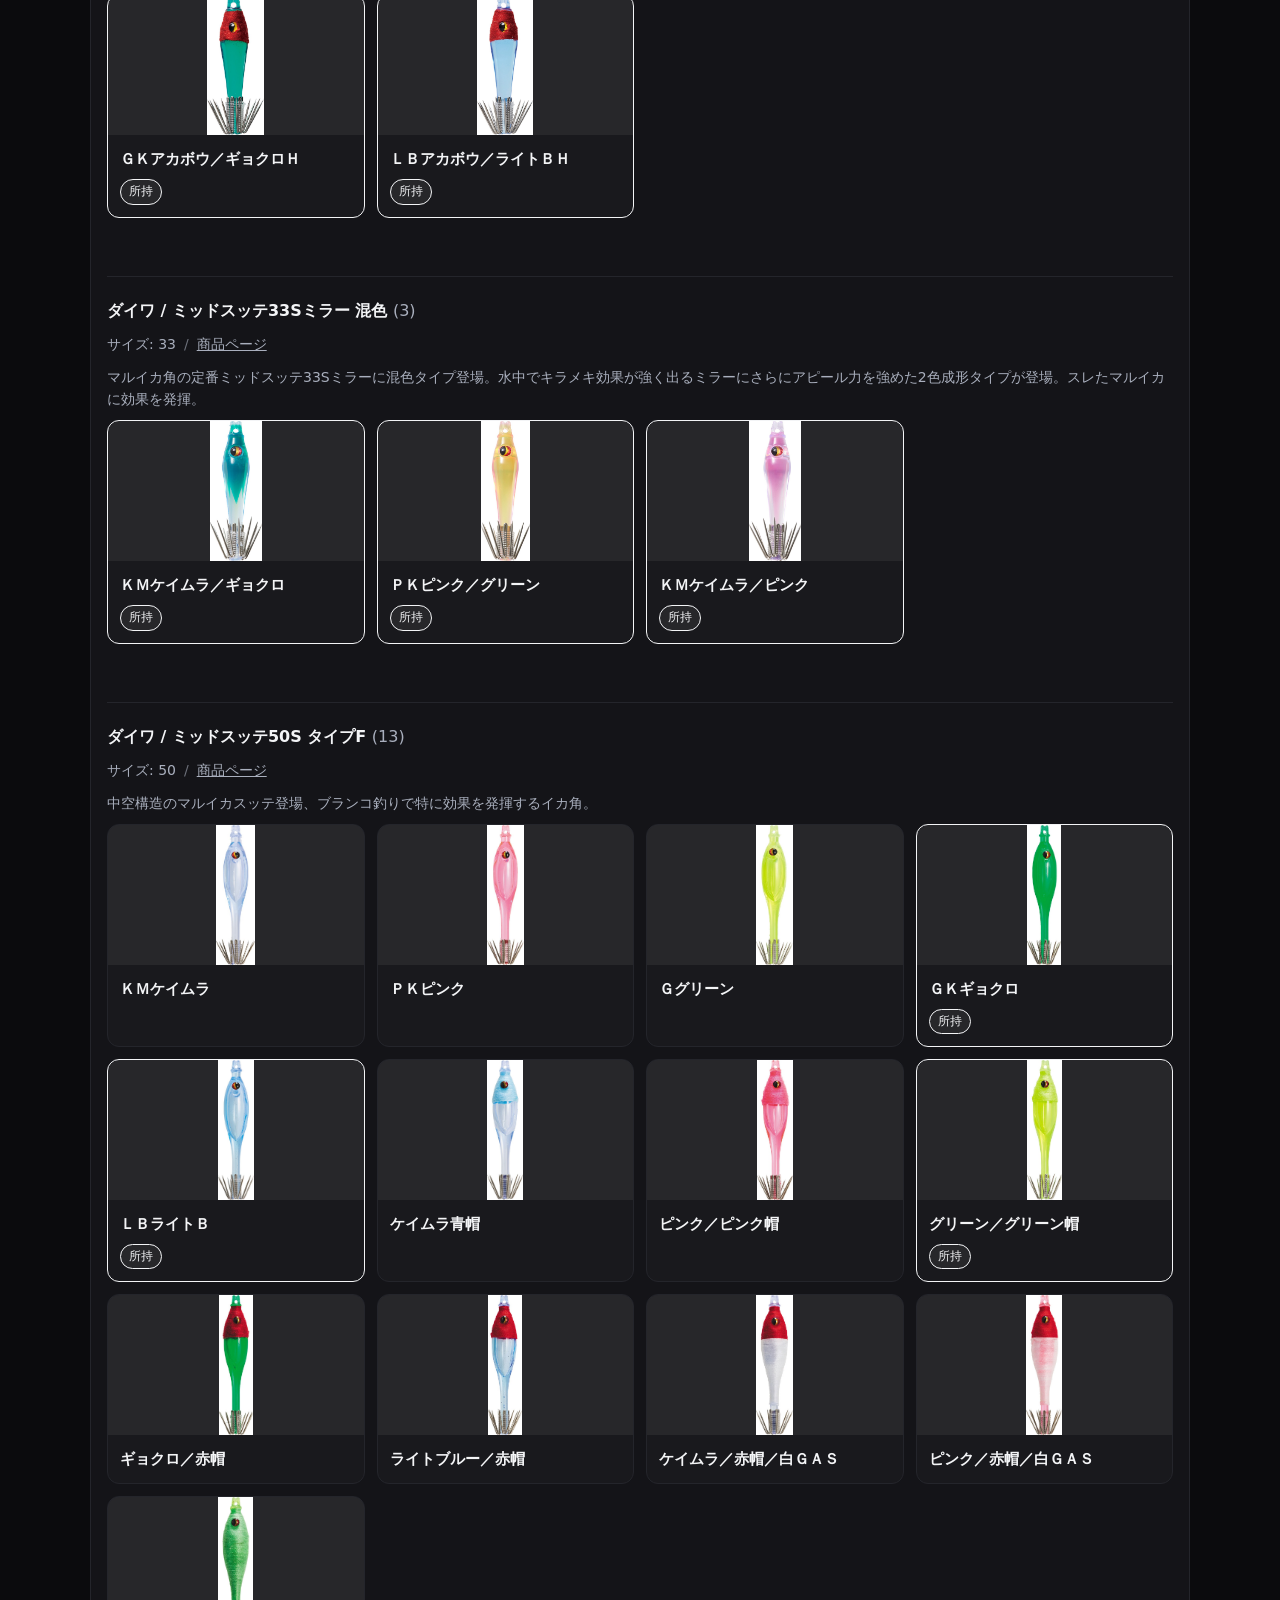
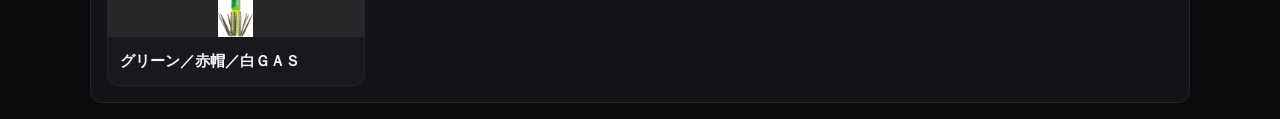
==== commit fee53602: "update" ====
--- a/index.html
+++ b/index.html
@@ -21,7 +21,8 @@
     <div class="container">
       <h1 class="site-title">スッテ図鑑</h1>
       <p class="site-subtitle">実物と見比べるためのカタログです。</p>
-      <p class="site-subtitle">ヘッド部とボディ部が別れているJOKERのスッテは、ヘッド部だけを残してロストしたことがあります。それ以来、JOKERのスッテを直結で使うことは避けています。</p>
+      <p class="site-subtitle">JOKERのスッテのなかにはヘッド部とボディ部が別れているものがあります。直結仕掛けのときにヘッド部だけを残して残り全てをロストしたことから、直結での使用は避けています。所有数は少ないです。</p>
+      <p class="site-subtitle">ダイワのスッテは入手しやすく、サイズ、カラーバリエーション共に豊富です。実際よく釣れるのでメインで使っています。</p>
       <br>
       <p class="site-subtitle"><a href="./admin/">管理画面（編集）</a></p>
     </div>
